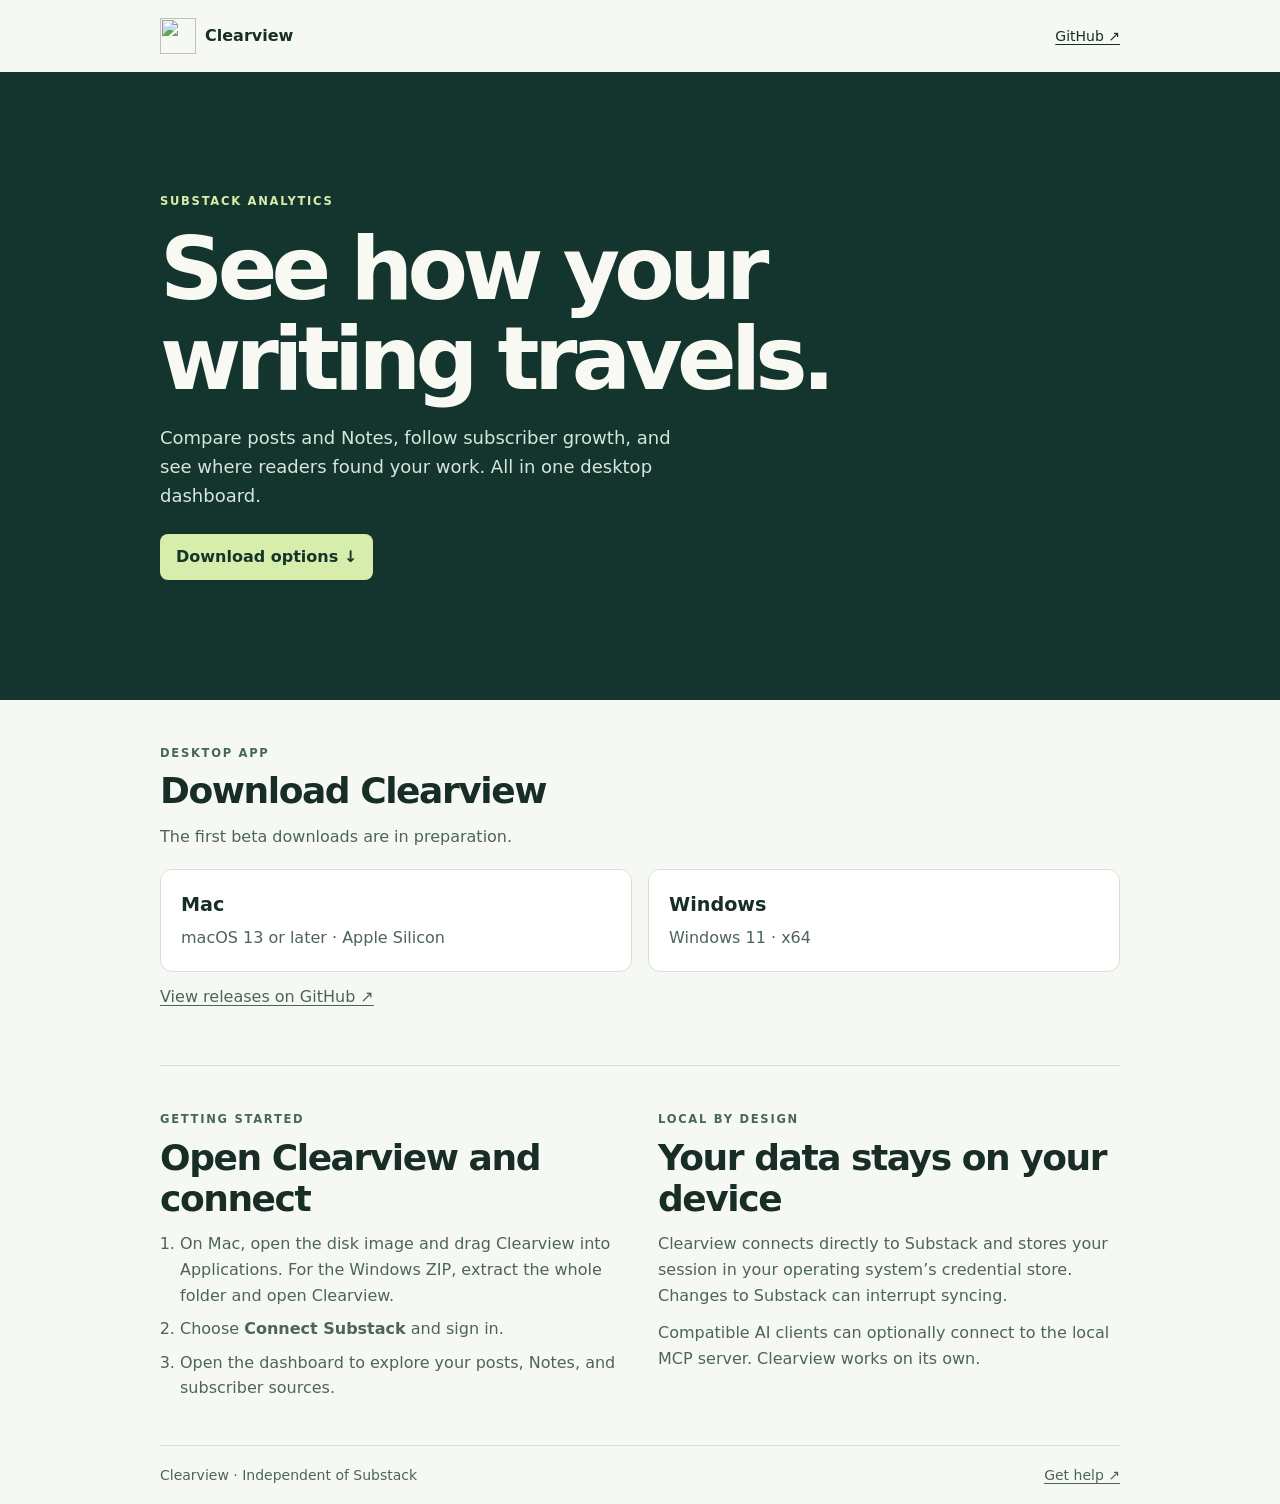
==== site/index.html @ 4233840b "Set up Clearview download page on GitHub Pages" ====
<!doctype html>
<html lang="en">
<head>
  <meta charset="utf-8">
  <meta name="viewport" content="width=device-width, initial-scale=1">
  <meta name="description" content="Clearview brings your Substack posts, Notes, and subscriber growth together in a desktop dashboard.">
  <meta name="theme-color" content="#14352d">
  <title>Clearview · Substack analytics for writers</title>
  <link rel="icon" href="./clearview.png" type="image/png">
  <link rel="stylesheet" href="./styles.css">
  <script src="./downloads.js" defer></script>
</head>
<body>
  <header class="wrap top">
    <a class="brand" href="./" aria-label="Clearview home"><img src="./clearview.png" width="36" height="36" alt="">Clearview</a>
    <a href="https://github.com/w1k5/substack-pull">GitHub ↗</a>
  </header>
  <main>
    <section class="hero">
      <div class="wrap">
        <p class="eyebrow">SUBSTACK ANALYTICS</p>
        <h1>See how your writing travels.</h1>
        <p>Compare posts and Notes, follow subscriber growth, and see where readers found your work. All in one desktop dashboard.</p>
        <a class="button" href="#downloads">Download options ↓</a>
      </div>
    </section>
    <section class="wrap section" id="downloads" aria-labelledby="download-title">
      <p class="eyebrow">DESKTOP APP</p>
      <h2 id="download-title">Download Clearview</h2>
      <p id="download-status">The first beta downloads are in preparation.</p>
      <div class="platforms">
        <article class="platform">
          <h3>Mac</h3>
          <p>macOS 13 or later · Apple Silicon</p>
          <a class="button" id="download-mac" hidden>Download for Mac</a>
        </article>
        <article class="platform">
          <h3>Windows</h3>
          <p>Windows 11 · x64</p>
          <a class="button" id="download-windows" hidden>Download for Windows</a>
        </article>
      </div>
      <p><a href="https://github.com/w1k5/substack-pull/releases">View releases on GitHub ↗</a></p>
    </section>
    <section class="wrap section setup" aria-labelledby="setup-title">
      <div>
        <p class="eyebrow">GETTING STARTED</p>
        <h2 id="setup-title">Open Clearview and connect</h2>
        <ol>
          <li>On Mac, open the disk image and drag Clearview into Applications. For the Windows ZIP, extract the whole folder and open Clearview.</li>
          <li>Choose <strong>Connect Substack</strong> and sign in.</li>
          <li>Open the dashboard to explore your posts, Notes, and subscriber sources.</li>
        </ol>
      </div>
      <div>
        <p class="eyebrow">LOCAL BY DESIGN</p>
        <h2>Your data stays on your device</h2>
        <p>Clearview connects directly to Substack and stores your session in your operating system’s credential store. Changes to Substack can interrupt syncing.</p>
        <p>Compatible AI clients can optionally connect to the local MCP server. Clearview works on its own.</p>
      </div>
    </section>
  </main>
  <footer class="wrap bottom">
    <span>Clearview · Independent of Substack</span>
    <a href="https://github.com/w1k5/substack-pull/issues">Get help ↗</a>
  </footer>
</body>
</html>
---- site/styles.css ----
:root {
  color-scheme: light;
  font: 16px/1.6 system-ui, sans-serif;
  color: #172d26;
  background: #f6f8f3;
  --green: #14352d;
  --muted: #4c645a;
  --line: #d6e2d8;
}

* { box-sizing: border-box; }
body { margin: 0; }
a { color: inherit; text-underline-offset: .2em; }
a:focus-visible { outline: 2px solid currentColor; outline-offset: 4px; }
[hidden] { display: none !important; }
.wrap { width: min(100% - 40px, 960px); margin-inline: auto; }
.top, .bottom { display: flex; align-items: center; justify-content: space-between; gap: 20px; padding-block: 18px; }
.top > a:last-child, .bottom { font-size: .875rem; }
.brand { display: inline-flex; align-items: center; gap: 9px; font-weight: 750; text-decoration: none; }
.hero { background: var(--green); color: #f7f9f2; padding-block: clamp(60px, 10vw, 120px); }
.hero h1 { max-width: 700px; font-size: clamp(2.65rem, 8vw, 5.5rem); line-height: 1.02; letter-spacing: -.065em; margin: 14px 0 20px; }
.hero p:not(.eyebrow) { max-width: 520px; color: #d5e6da; font-size: 1.125rem; margin-bottom: 24px; }
.eyebrow { margin: 0; color: #47675a; font-size: .72rem; font-weight: 800; letter-spacing: .15em; }
.hero .eyebrow { color: #d7edab; }
.button { display: inline-block; padding: 10px 16px; border-radius: 8px; background: var(--green); color: #fff; font-weight: 700; text-decoration: none; }
.hero .button { background: #d7edab; color: var(--green); }
.button:hover { text-decoration: underline; }
.section { padding-block: 44px; }
h2 { font-size: clamp(1.6rem, 4vw, 2.25rem); letter-spacing: -.04em; line-height: 1.15; margin: 8px 0 12px; }
h3 { margin: 0; font-size: 1.2rem; }
p { margin: 0 0 12px; }
.section p:not(.eyebrow), .section ol, .bottom { color: var(--muted); }
.platforms, .setup { display: grid; grid-template-columns: repeat(2, minmax(0, 1fr)); gap: 16px; }
.platforms { margin: 20px 0 12px; }
.platform { padding: 20px; background: #fff; border: 1px solid var(--line); border-radius: 12px; }
.platform p { margin: 4px 0 0; }
.platform .button { margin-top: 12px; }
.setup { border-block: 1px solid var(--line); gap: 36px; }
.setup ol { margin: 0; padding-left: 1.25rem; }
.setup li + li { margin-top: 8px; }
@media (max-width: 580px) {
  .platforms, .setup { grid-template-columns: 1fr; }
  .section { padding-block: 34px; }
}
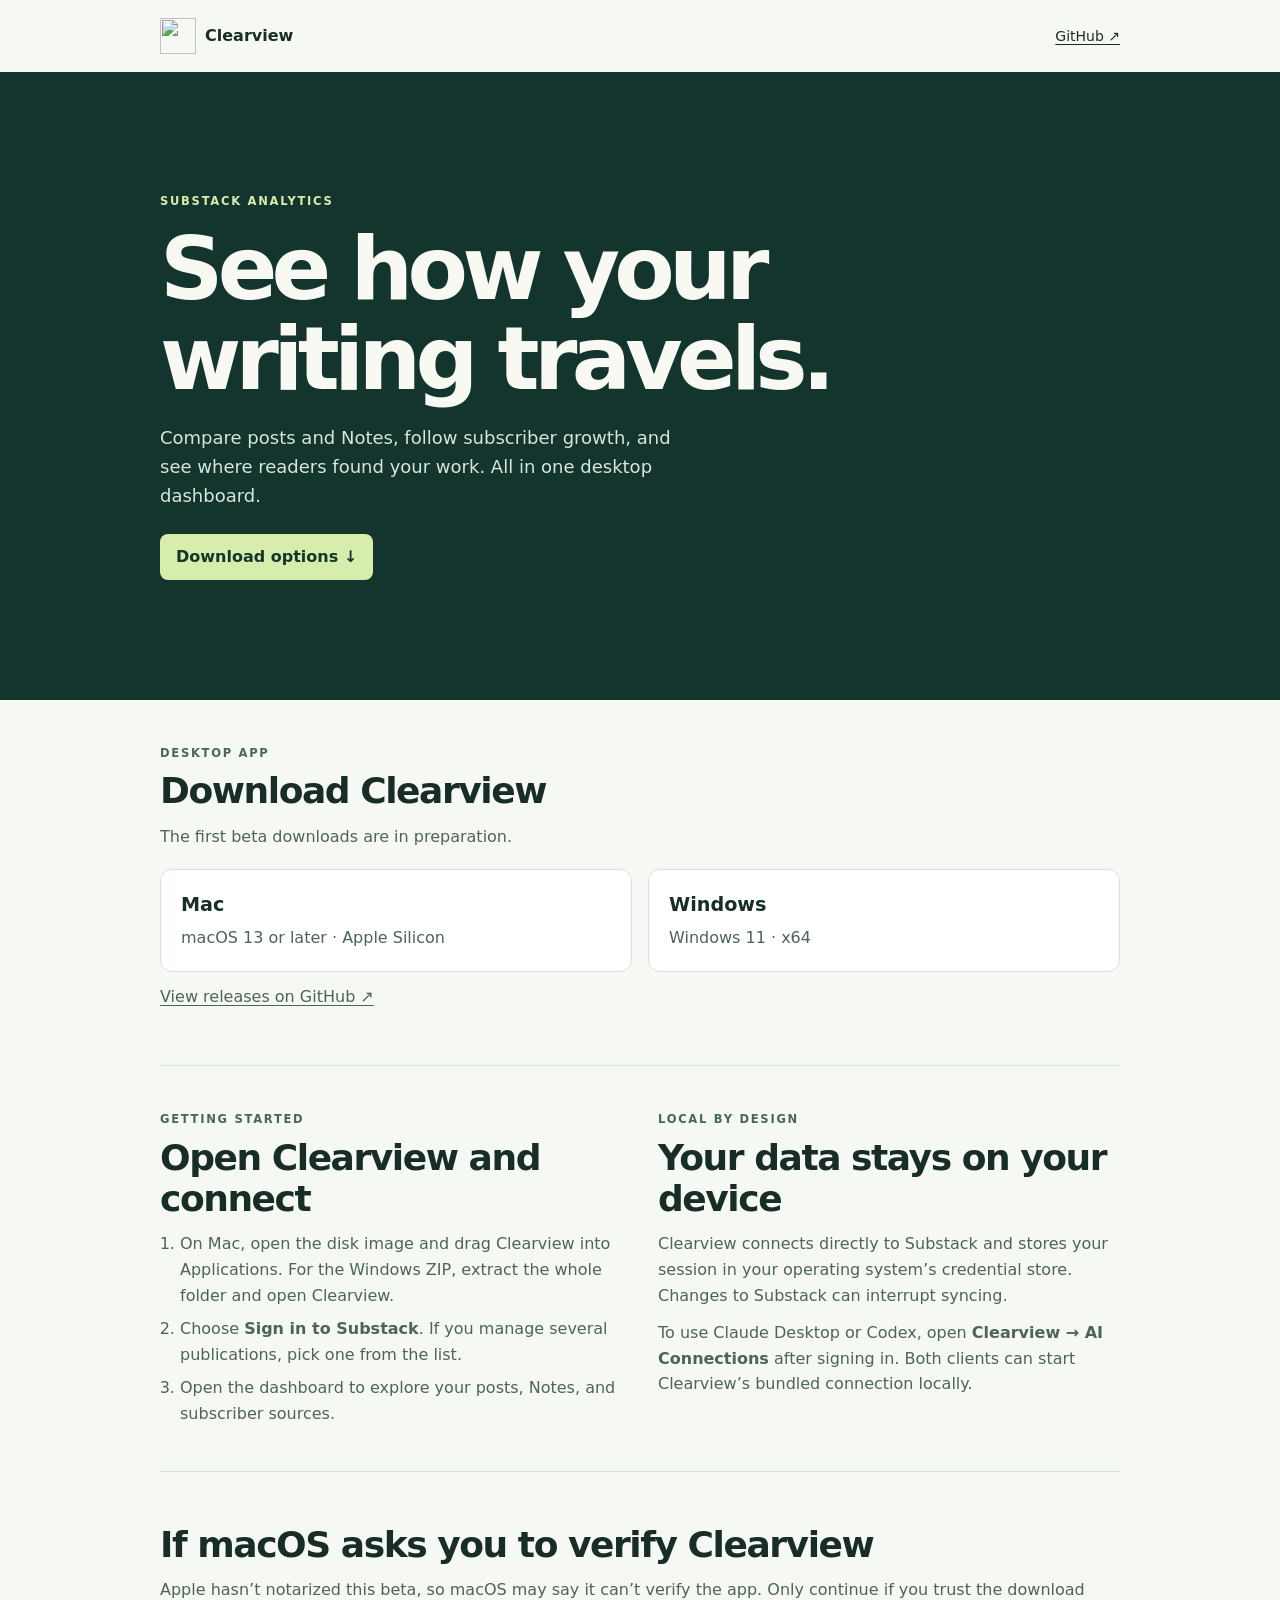
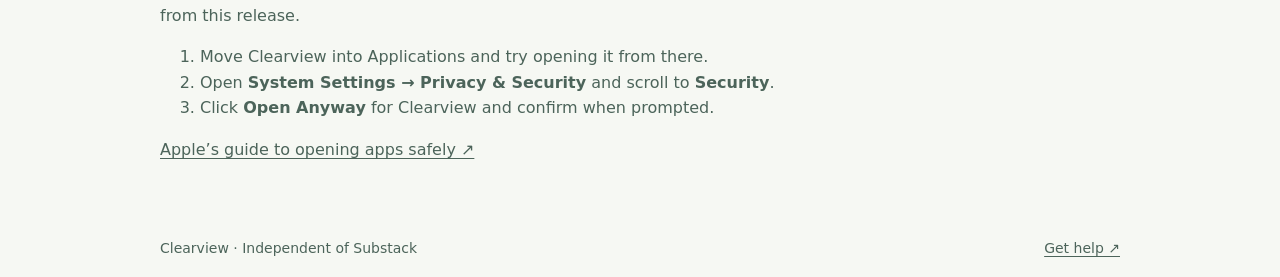
==== commit 96afdcd6: "Prepare Clearview beta.6 and document first launch" ====
--- a/site/index.html
+++ b/site/index.html
@@ -48,7 +48,7 @@
         <h2 id="setup-title">Open Clearview and connect</h2>
         <ol>
           <li>On Mac, open the disk image and drag Clearview into Applications. For the Windows ZIP, extract the whole folder and open Clearview.</li>
-          <li>Choose <strong>Connect Substack</strong> and sign in.</li>
+          <li>Choose <strong>Sign in to Substack</strong>. If you manage several publications, pick one from the list.</li>
           <li>Open the dashboard to explore your posts, Notes, and subscriber sources.</li>
         </ol>
       </div>
@@ -56,8 +56,18 @@
         <p class="eyebrow">LOCAL BY DESIGN</p>
         <h2>Your data stays on your device</h2>
         <p>Clearview connects directly to Substack and stores your session in your operating system’s credential store. Changes to Substack can interrupt syncing.</p>
-        <p>Compatible AI clients can optionally connect to the local MCP server. Clearview works on its own.</p>
+        <p>To use Claude Desktop or Codex, open <strong>Clearview → AI Connections</strong> after signing in. Both clients can start Clearview’s bundled connection locally.</p>
       </div>
+    </section>
+    <section class="wrap section" aria-labelledby="mac-warning-title">
+      <h2 id="mac-warning-title">If macOS asks you to verify Clearview</h2>
+      <p>Apple hasn’t notarized this beta, so macOS may say it can’t verify the app. Only continue if you trust the download from this release.</p>
+      <ol>
+        <li>Move Clearview into Applications and try opening it from there.</li>
+        <li>Open <strong>System Settings → Privacy &amp; Security</strong> and scroll to <strong>Security</strong>.</li>
+        <li>Click <strong>Open Anyway</strong> for Clearview and confirm when prompted.</li>
+      </ol>
+      <p><a href="https://support.apple.com/en-us/102445">Apple’s guide to opening apps safely ↗</a></p>
     </section>
   </main>
   <footer class="wrap bottom">
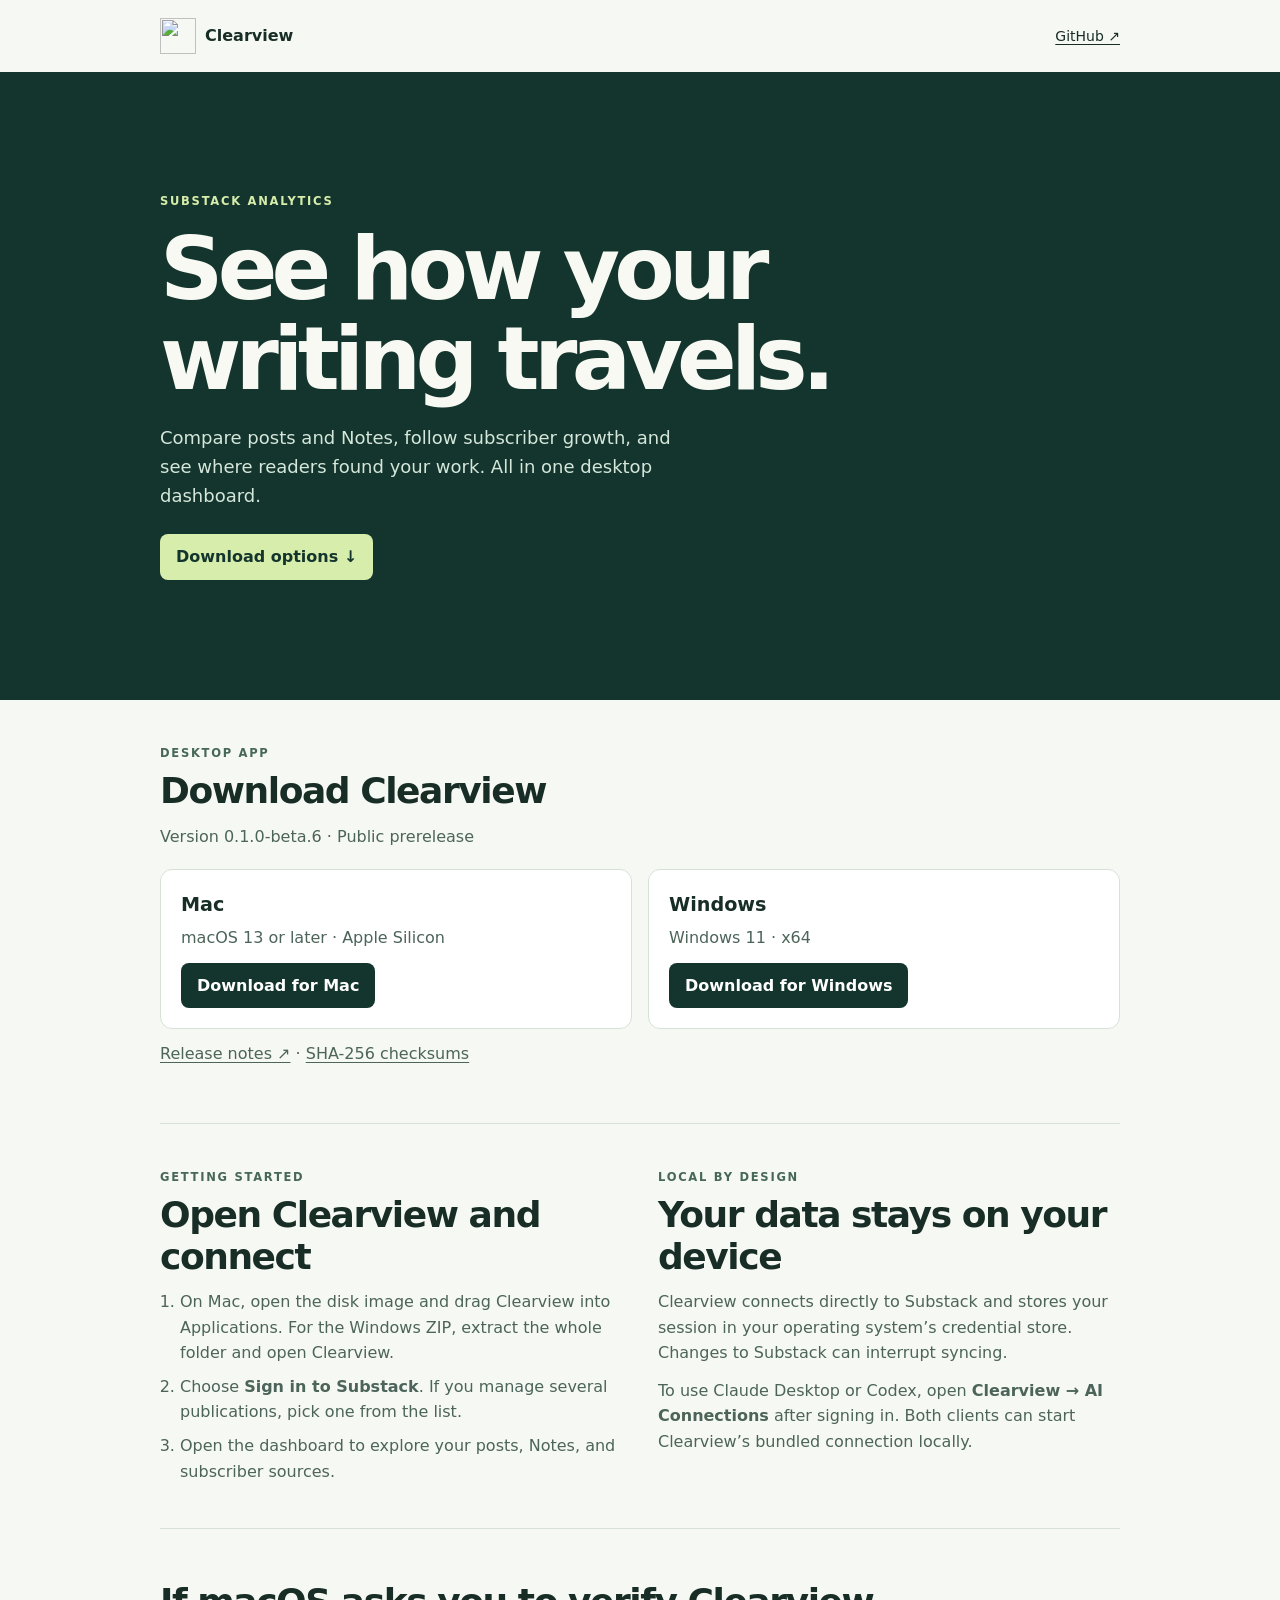
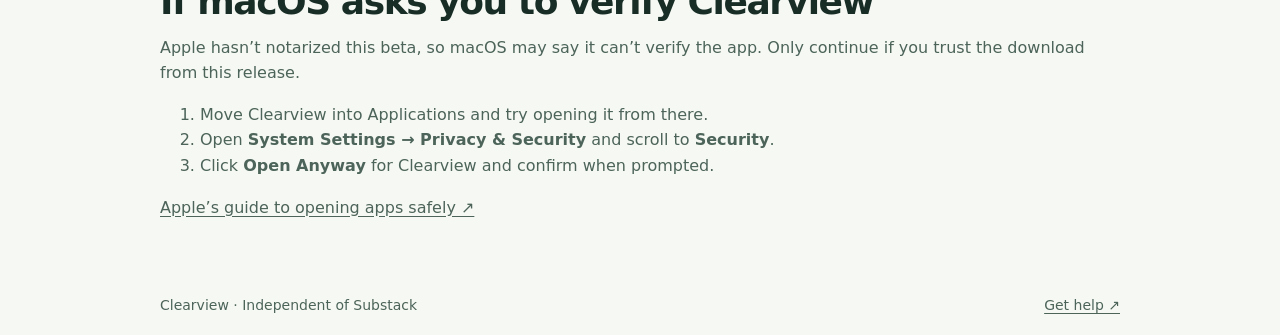
==== commit 6e07337a: "Link public beta.6 downloads from GitHub Pages" ====
--- a/site/index.html
+++ b/site/index.html
@@ -8,7 +8,6 @@
   <title>Clearview · Substack analytics for writers</title>
   <link rel="icon" href="./clearview.png" type="image/png">
   <link rel="stylesheet" href="./styles.css">
-  <script src="./downloads.js" defer></script>
 </head>
 <body>
   <header class="wrap top">
@@ -27,20 +26,20 @@
     <section class="wrap section" id="downloads" aria-labelledby="download-title">
       <p class="eyebrow">DESKTOP APP</p>
       <h2 id="download-title">Download Clearview</h2>
-      <p id="download-status">The first beta downloads are in preparation.</p>
+      <p>Version 0.1.0-beta.6 · Public prerelease</p>
       <div class="platforms">
         <article class="platform">
           <h3>Mac</h3>
           <p>macOS 13 or later · Apple Silicon</p>
-          <a class="button" id="download-mac" hidden>Download for Mac</a>
+          <a class="button" href="https://github.com/w1k5/substack-pull/releases/download/v0.1.0-beta.6/Clearview-0.1.0-beta.6-macos-arm64.dmg">Download for Mac</a>
         </article>
         <article class="platform">
           <h3>Windows</h3>
           <p>Windows 11 · x64</p>
-          <a class="button" id="download-windows" hidden>Download for Windows</a>
+          <a class="button" href="https://github.com/w1k5/substack-pull/releases/download/v0.1.0-beta.6/Clearview-0.1.0-beta.6-windows-x64.zip">Download for Windows</a>
         </article>
       </div>
-      <p><a href="https://github.com/w1k5/substack-pull/releases">View releases on GitHub ↗</a></p>
+      <p><a href="https://github.com/w1k5/substack-pull/releases/tag/v0.1.0-beta.6">Release notes ↗</a> · <a href="https://github.com/w1k5/substack-pull/releases/download/v0.1.0-beta.6/SHA256SUMS.txt">SHA-256 checksums</a></p>
     </section>
     <section class="wrap section setup" aria-labelledby="setup-title">
       <div>
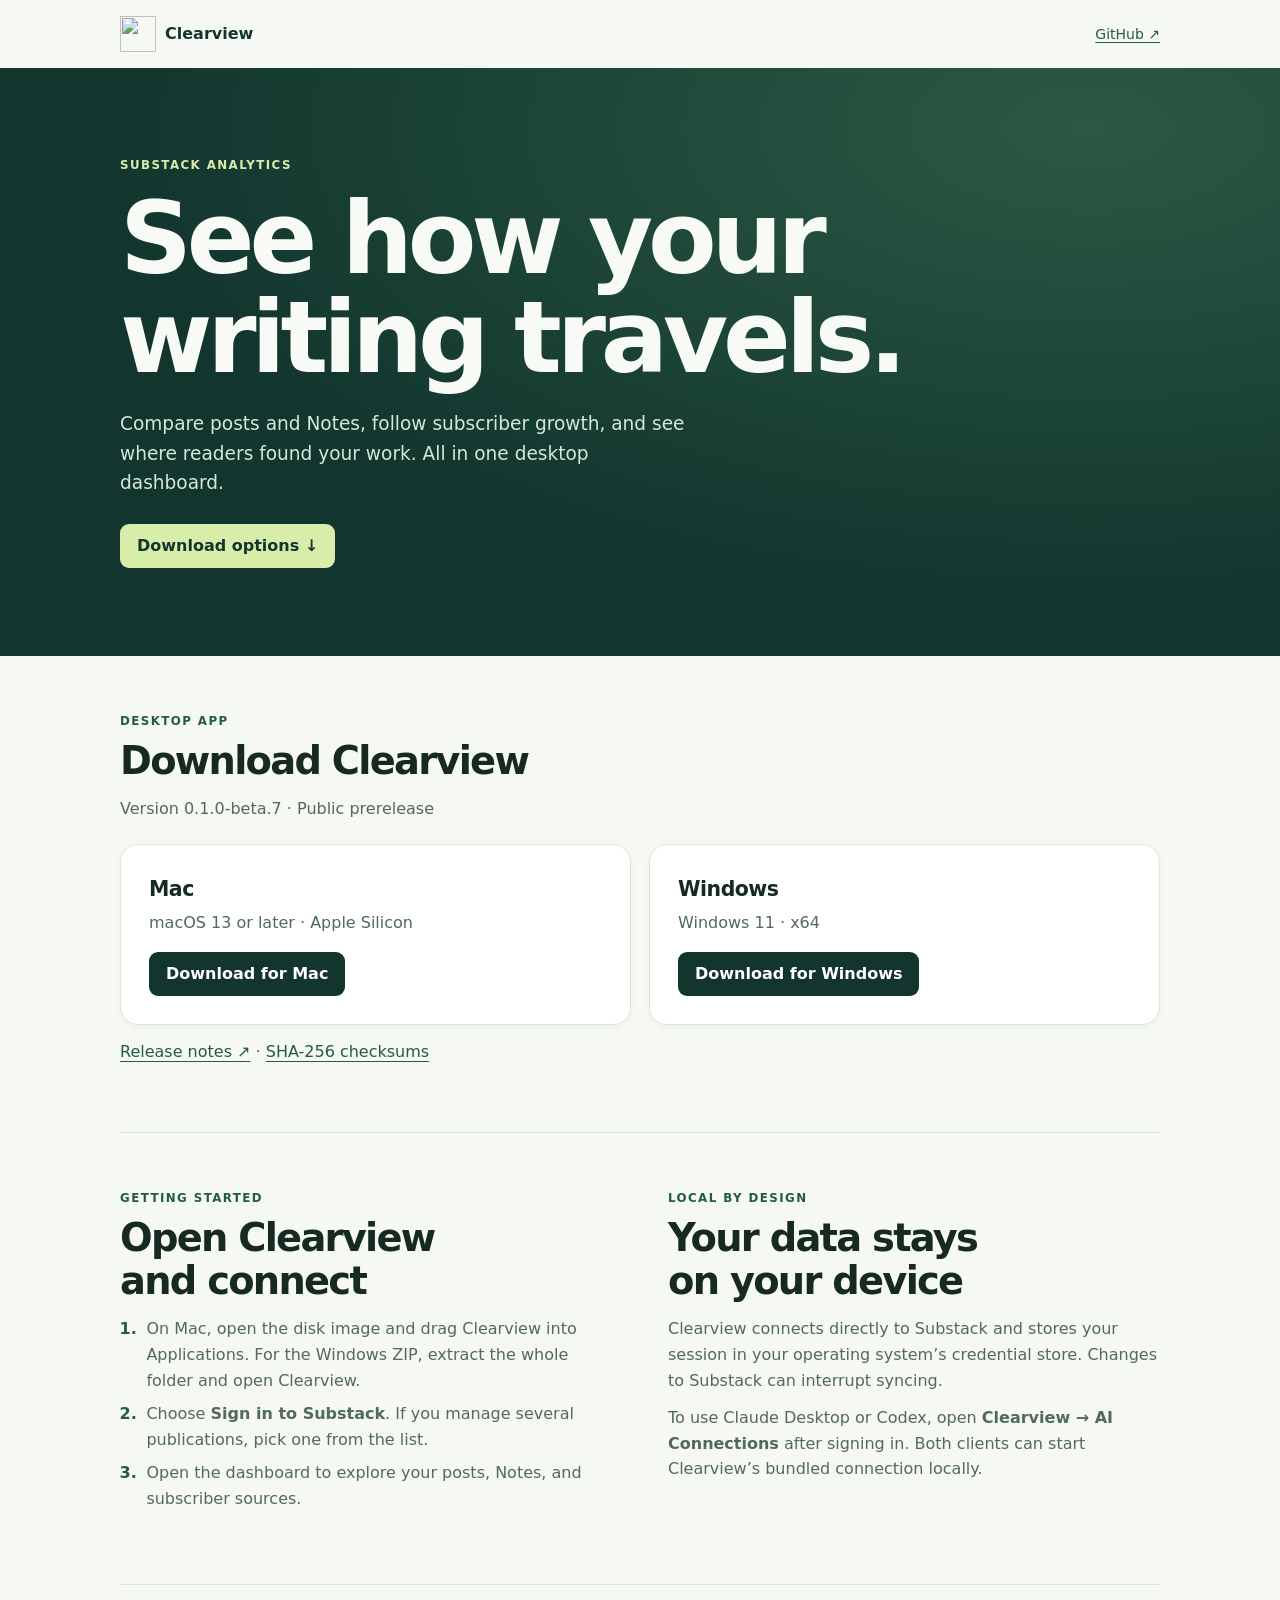
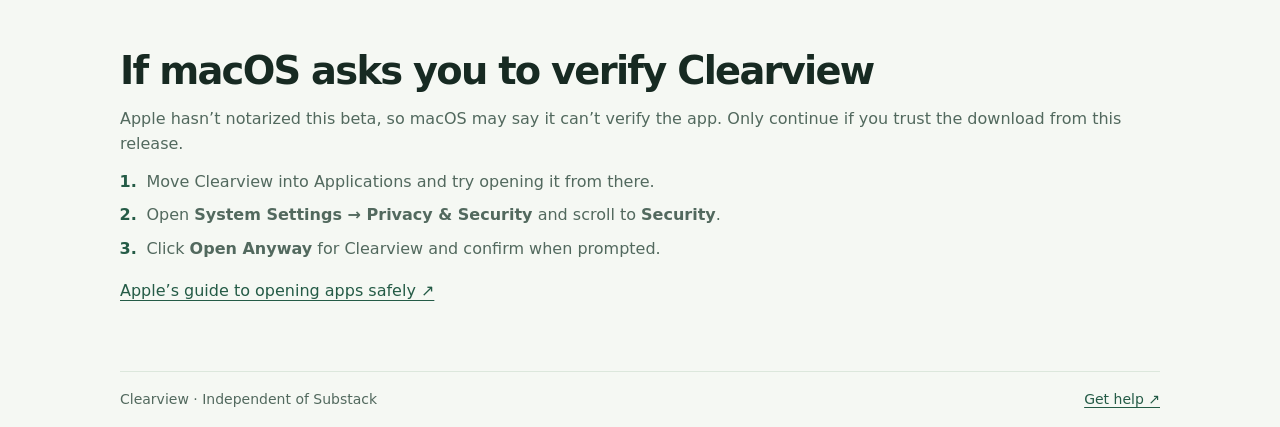
==== commit efcd869e: "Link beta.7 downloads from GitHub Pages" ====
--- a/site/index.html
+++ b/site/index.html
@@ -26,20 +26,20 @@
     <section class="wrap section" id="downloads" aria-labelledby="download-title">
       <p class="eyebrow">DESKTOP APP</p>
       <h2 id="download-title">Download Clearview</h2>
-      <p>Version 0.1.0-beta.6 · Public prerelease</p>
+      <p>Version 0.1.0-beta.7 · Public prerelease</p>
       <div class="platforms">
         <article class="platform">
           <h3>Mac</h3>
           <p>macOS 13 or later · Apple Silicon</p>
-          <a class="button" href="https://github.com/w1k5/substack-pull/releases/download/v0.1.0-beta.6/Clearview-0.1.0-beta.6-macos-arm64.dmg">Download for Mac</a>
+          <a class="button" href="https://github.com/w1k5/substack-pull/releases/download/v0.1.0-beta.7/Clearview-0.1.0-beta.7-macos-arm64.dmg">Download for Mac</a>
         </article>
         <article class="platform">
           <h3>Windows</h3>
           <p>Windows 11 · x64</p>
-          <a class="button" href="https://github.com/w1k5/substack-pull/releases/download/v0.1.0-beta.6/Clearview-0.1.0-beta.6-windows-x64.zip">Download for Windows</a>
+          <a class="button" href="https://github.com/w1k5/substack-pull/releases/download/v0.1.0-beta.7/Clearview-0.1.0-beta.7-windows-x64.zip">Download for Windows</a>
         </article>
       </div>
-      <p><a href="https://github.com/w1k5/substack-pull/releases/tag/v0.1.0-beta.6">Release notes ↗</a> · <a href="https://github.com/w1k5/substack-pull/releases/download/v0.1.0-beta.6/SHA256SUMS.txt">SHA-256 checksums</a></p>
+      <p><a href="https://github.com/w1k5/substack-pull/releases/tag/v0.1.0-beta.7">Release notes ↗</a> · <a href="https://github.com/w1k5/substack-pull/releases/download/v0.1.0-beta.7/SHA256SUMS.txt">SHA-256 checksums</a></p>
     </section>
     <section class="wrap section setup" aria-labelledby="setup-title">
       <div>
--- a/site/styles.css
+++ b/site/styles.css
@@ -1,44 +1,103 @@
 :root {
   color-scheme: light;
   font: 16px/1.6 system-ui, sans-serif;
-  color: #172d26;
-  background: #f6f8f3;
-  --green: #14352d;
-  --muted: #4c645a;
-  --line: #d6e2d8;
+  color: #172a22;
+  background: #f5f8f3;
+  --forest: #12352e;
+  --green: #245b46;
+  --lime: #d9edab;
+  --muted: #52695e;
+  --line: #dce7dc;
+  --surface: #fff;
+  --radius: 18px;
+  --ease-out: cubic-bezier(.2, .75, .25, 1);
 }
 
 * { box-sizing: border-box; }
+html { scroll-behavior: smooth; }
 body { margin: 0; }
-a { color: inherit; text-underline-offset: .2em; }
+a { color: var(--green); text-underline-offset: .24em; }
+a:hover { text-decoration-thickness: 2px; }
 a:focus-visible { outline: 2px solid currentColor; outline-offset: 4px; }
-[hidden] { display: none !important; }
-.wrap { width: min(100% - 40px, 960px); margin-inline: auto; }
-.top, .bottom { display: flex; align-items: center; justify-content: space-between; gap: 20px; padding-block: 18px; }
+.wrap { width: min(100% - 40px, 1040px); margin-inline: auto; }
+.top, .bottom {
+  display: flex;
+  align-items: center;
+  justify-content: space-between;
+  gap: 16px;
+  padding-block: 16px;
+}
 .top > a:last-child, .bottom { font-size: .875rem; }
-.brand { display: inline-flex; align-items: center; gap: 9px; font-weight: 750; text-decoration: none; }
-.hero { background: var(--green); color: #f7f9f2; padding-block: clamp(60px, 10vw, 120px); }
-.hero h1 { max-width: 700px; font-size: clamp(2.65rem, 8vw, 5.5rem); line-height: 1.02; letter-spacing: -.065em; margin: 14px 0 20px; }
-.hero p:not(.eyebrow) { max-width: 520px; color: #d5e6da; font-size: 1.125rem; margin-bottom: 24px; }
-.eyebrow { margin: 0; color: #47675a; font-size: .72rem; font-weight: 800; letter-spacing: .15em; }
-.hero .eyebrow { color: #d7edab; }
-.button { display: inline-block; padding: 10px 16px; border-radius: 8px; background: var(--green); color: #fff; font-weight: 700; text-decoration: none; }
-.hero .button { background: #d7edab; color: var(--green); }
-.button:hover { text-decoration: underline; }
-.section { padding-block: 44px; }
-h2 { font-size: clamp(1.6rem, 4vw, 2.25rem); letter-spacing: -.04em; line-height: 1.15; margin: 8px 0 12px; }
-h3 { margin: 0; font-size: 1.2rem; }
+.brand { display: inline-flex; align-items: center; gap: 9px; font-weight: 750; color: var(--forest); text-decoration: none; }
+.hero {
+  background: var(--forest);
+  background: radial-gradient(ellipse at 85% 10%, #2b5944, transparent 65%), var(--forest);
+  color: #f7faf5;
+  padding-block: clamp(52px, 7vw, 88px);
+}
+.hero h1 {
+  max-width: 12ch;
+  font-size: clamp(2.65rem, 8vw, 6.25rem);
+  line-height: .99;
+  letter-spacing: -.052em;
+  margin: 14px 0 22px;
+  text-wrap: balance;
+}
+.hero p:not(.eyebrow) { max-width: 48ch; color: #d5e6da; font-size: clamp(1rem, 2vw, 1.16rem); margin-bottom: 26px; }
+.eyebrow { margin: 0; color: var(--green); font-size: .74rem; font-weight: 750; letter-spacing: .12em; }
+.hero .eyebrow { color: var(--lime); }
+.button {
+  display: inline-flex;
+  align-items: center;
+  justify-content: center;
+  min-height: 44px;
+  padding: 9px 17px;
+  border-radius: 9px;
+  background: var(--forest);
+  color: #fff;
+  font-weight: 650;
+  text-decoration: none;
+  transition: background-color 160ms var(--ease-out), box-shadow 160ms var(--ease-out), transform 160ms var(--ease-out);
+}
+.hero .button { background: var(--lime); color: var(--forest); }
+.hero .button:focus-visible { outline-color: var(--lime); }
+@media (hover: hover) {
+  .button:hover { background: var(--green); box-shadow: 0 5px 14px rgb(18 53 46 / .16); transform: translateY(-2px); }
+  .hero .button:hover { background: #e8f5ce; }
+  .platform:has(.button:hover) { border-color: #a9c7af; box-shadow: 0 7px 20px rgb(18 53 46 / .08); }
+}
+.button:active { transform: translateY(1px); }
+.section { padding-block: clamp(34px, 5vw, 56px); }
+h2 { font-size: clamp(1.65rem, 4vw, 2.4rem); letter-spacing: -.045em; line-height: 1.12; margin: 8px 0 14px; text-wrap: balance; }
+h3 { margin: 0; font-size: 1.28rem; letter-spacing: -.025em; }
 p { margin: 0 0 12px; }
 .section p:not(.eyebrow), .section ol, .bottom { color: var(--muted); }
-.platforms, .setup { display: grid; grid-template-columns: repeat(2, minmax(0, 1fr)); gap: 16px; }
-.platforms { margin: 20px 0 12px; }
-.platform { padding: 20px; background: #fff; border: 1px solid var(--line); border-radius: 12px; }
-.platform p { margin: 4px 0 0; }
-.platform .button { margin-top: 12px; }
-.setup { border-block: 1px solid var(--line); gap: 36px; }
-.setup ol { margin: 0; padding-left: 1.25rem; }
-.setup li + li { margin-top: 8px; }
+.platforms, .setup { display: grid; grid-template-columns: repeat(2, minmax(0, 1fr)); gap: 18px; }
+.platforms { margin: 22px 0 14px; }
+.platform {
+  display: grid;
+  justify-items: start;
+  align-content: start;
+  padding: clamp(18px, 3vw, 28px);
+  background: var(--surface);
+  border: 1px solid var(--line);
+  border-radius: var(--radius);
+  box-shadow: 0 2px 6px rgb(18 53 46 / .045);
+  transition: border-color 160ms var(--ease-out), box-shadow 160ms var(--ease-out);
+}
+.platform p { margin: 5px 0 0; }
+.platform .button { margin-top: 16px; }
+.setup { border-block: 1px solid var(--line); gap: clamp(24px, 5vw, 56px); }
+.section ol { margin: 0 0 16px; padding-left: 1.4rem; }
+.section li { padding-inline-start: 4px; }
+.section li + li { margin-top: 8px; }
+.section li::marker { color: var(--green); font-weight: 700; }
+.bottom { border-top: 1px solid var(--line); flex-wrap: wrap; }
 @media (max-width: 580px) {
   .platforms, .setup { grid-template-columns: 1fr; }
-  .section { padding-block: 34px; }
 }
+@media (prefers-reduced-motion: reduce) {
+  html { scroll-behavior: auto; }
+  .button, .platform { transition: none; }
+  .button:is(:hover, :active) { transform: none; }
+}
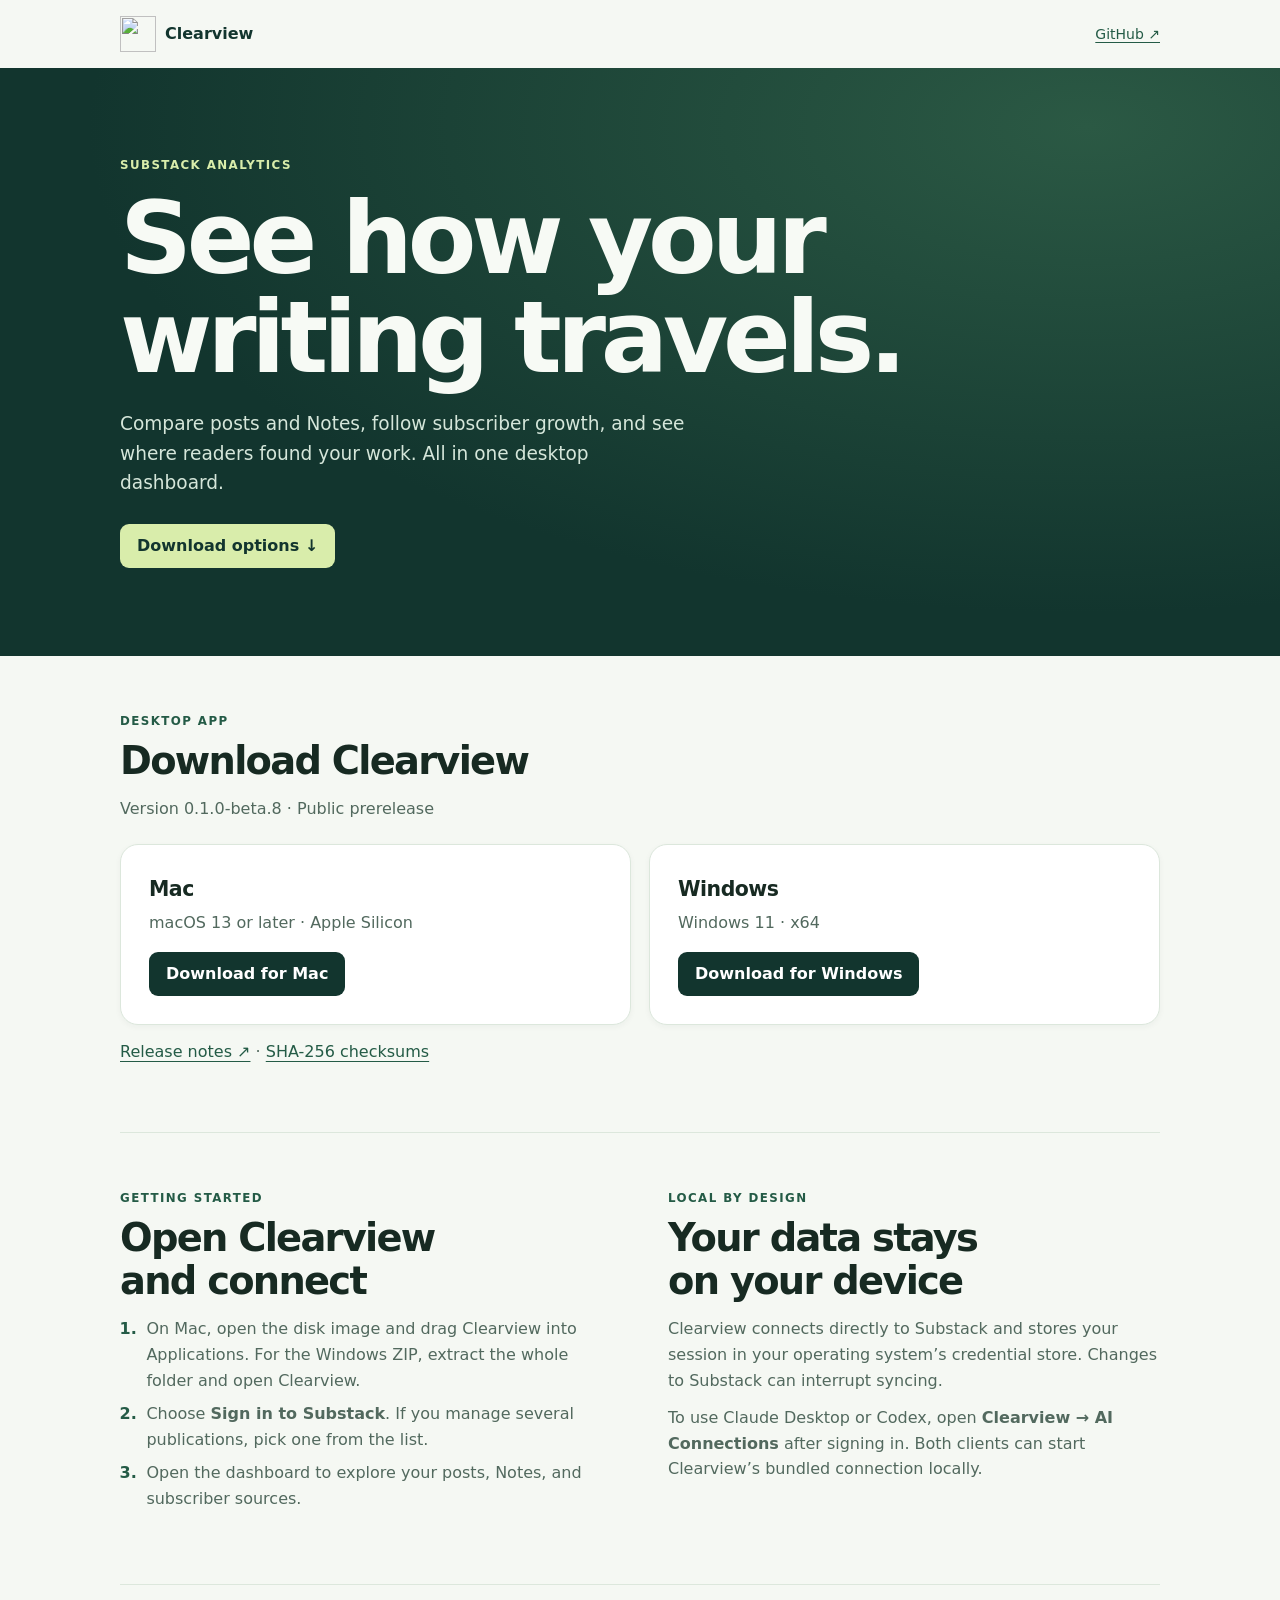
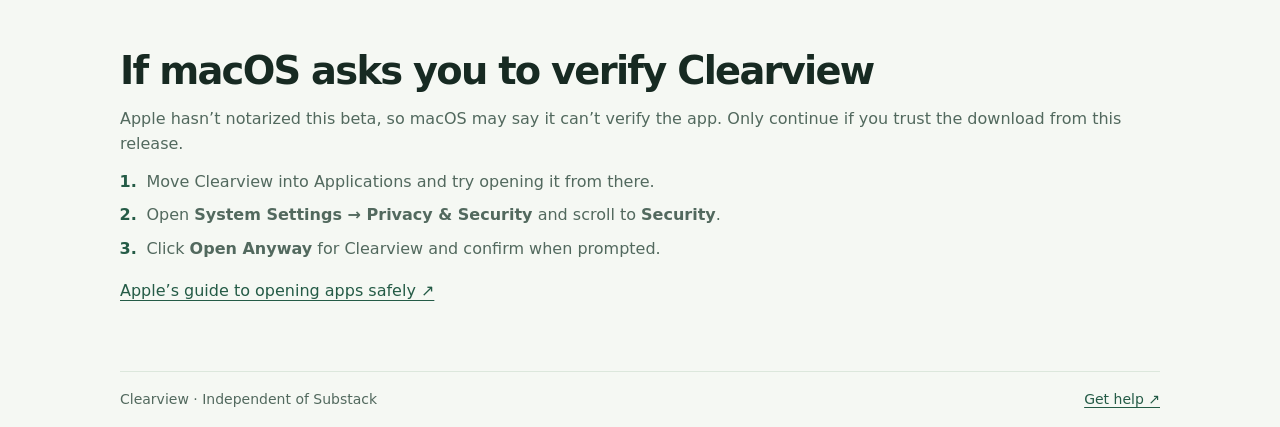
==== commit 604e7697: "Link beta.8 window fix release from GitHub Pages" ====
--- a/site/index.html
+++ b/site/index.html
@@ -26,20 +26,20 @@
     <section class="wrap section" id="downloads" aria-labelledby="download-title">
       <p class="eyebrow">DESKTOP APP</p>
       <h2 id="download-title">Download Clearview</h2>
-      <p>Version 0.1.0-beta.7 · Public prerelease</p>
+      <p>Version 0.1.0-beta.8 · Public prerelease</p>
       <div class="platforms">
         <article class="platform">
           <h3>Mac</h3>
           <p>macOS 13 or later · Apple Silicon</p>
-          <a class="button" href="https://github.com/w1k5/substack-pull/releases/download/v0.1.0-beta.7/Clearview-0.1.0-beta.7-macos-arm64.dmg">Download for Mac</a>
+          <a class="button" href="https://github.com/w1k5/substack-pull/releases/download/v0.1.0-beta.8/Clearview-0.1.0-beta.8-macos-arm64.dmg">Download for Mac</a>
         </article>
         <article class="platform">
           <h3>Windows</h3>
           <p>Windows 11 · x64</p>
-          <a class="button" href="https://github.com/w1k5/substack-pull/releases/download/v0.1.0-beta.7/Clearview-0.1.0-beta.7-windows-x64.zip">Download for Windows</a>
+          <a class="button" href="https://github.com/w1k5/substack-pull/releases/download/v0.1.0-beta.8/Clearview-0.1.0-beta.8-windows-x64.zip">Download for Windows</a>
         </article>
       </div>
-      <p><a href="https://github.com/w1k5/substack-pull/releases/tag/v0.1.0-beta.7">Release notes ↗</a> · <a href="https://github.com/w1k5/substack-pull/releases/download/v0.1.0-beta.7/SHA256SUMS.txt">SHA-256 checksums</a></p>
+      <p><a href="https://github.com/w1k5/substack-pull/releases/tag/v0.1.0-beta.8">Release notes ↗</a> · <a href="https://github.com/w1k5/substack-pull/releases/download/v0.1.0-beta.8/SHA256SUMS.txt">SHA-256 checksums</a></p>
     </section>
     <section class="wrap section setup" aria-labelledby="setup-title">
       <div>
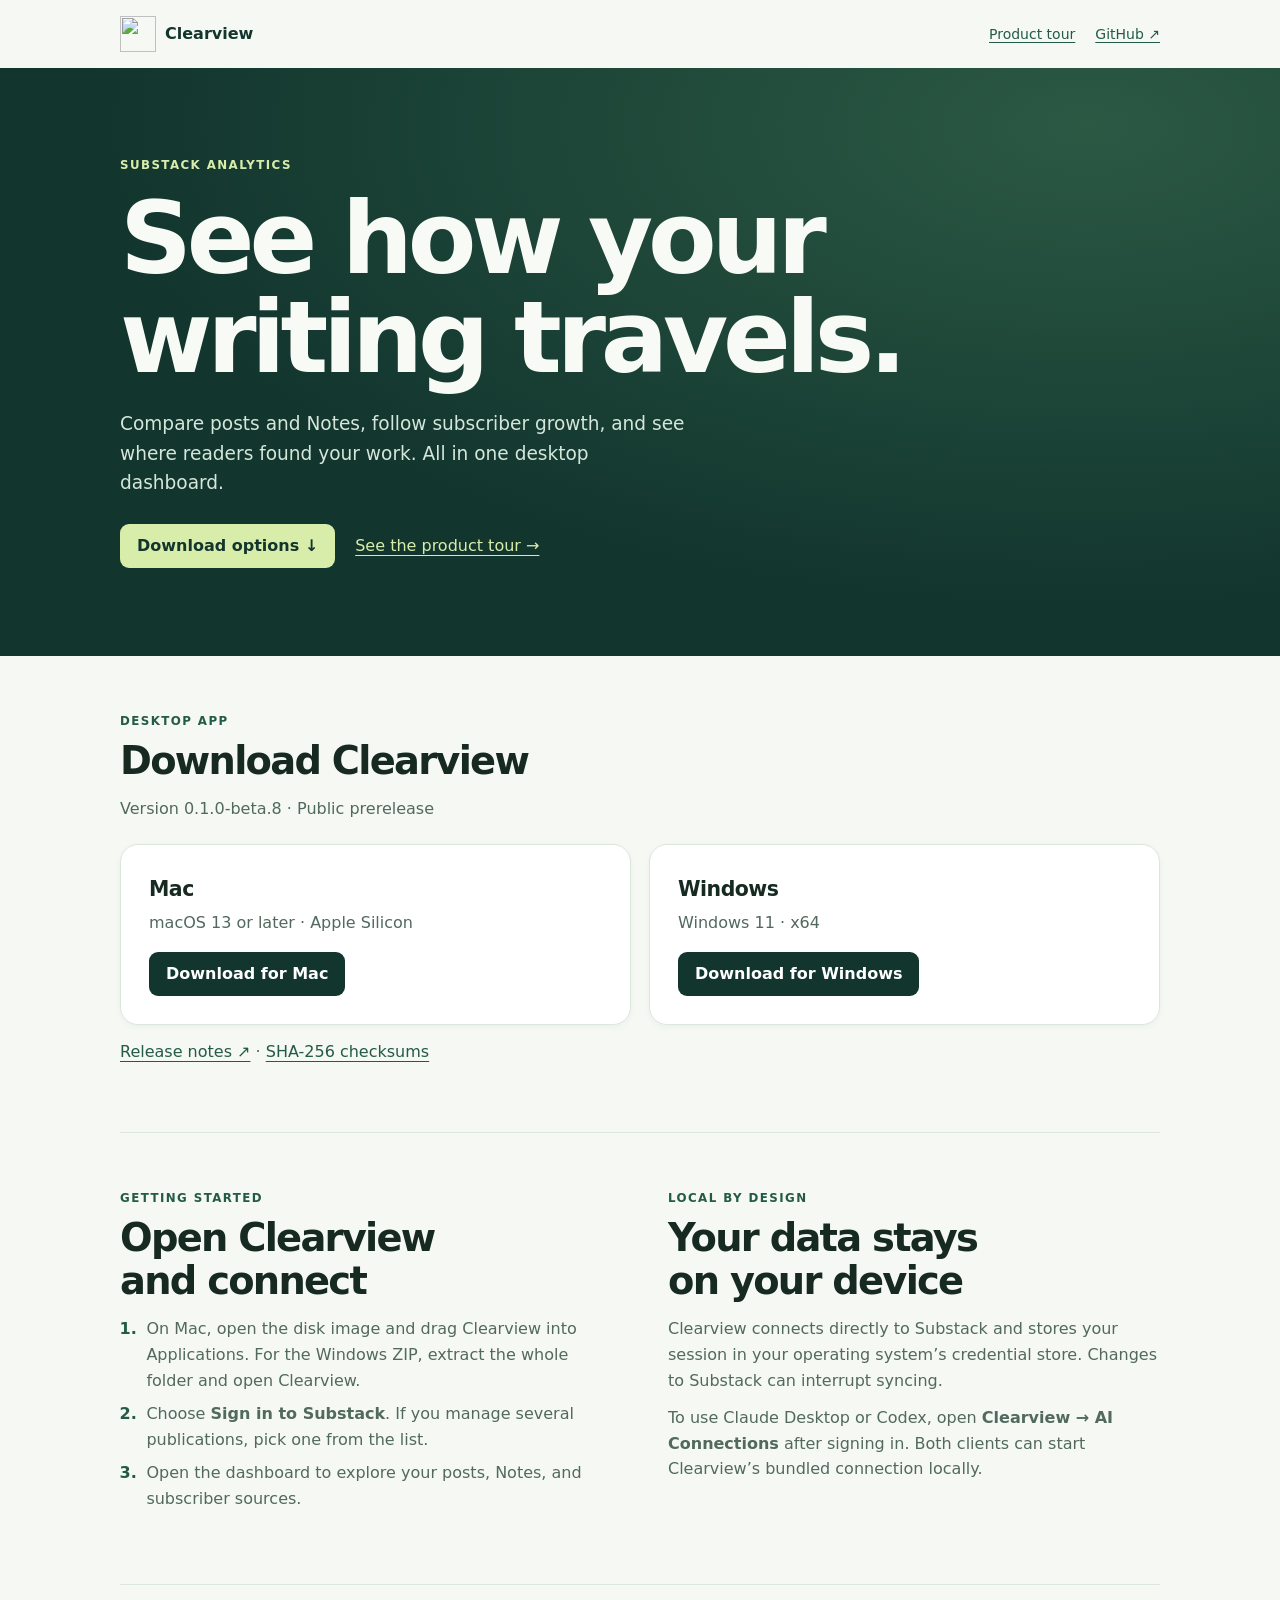
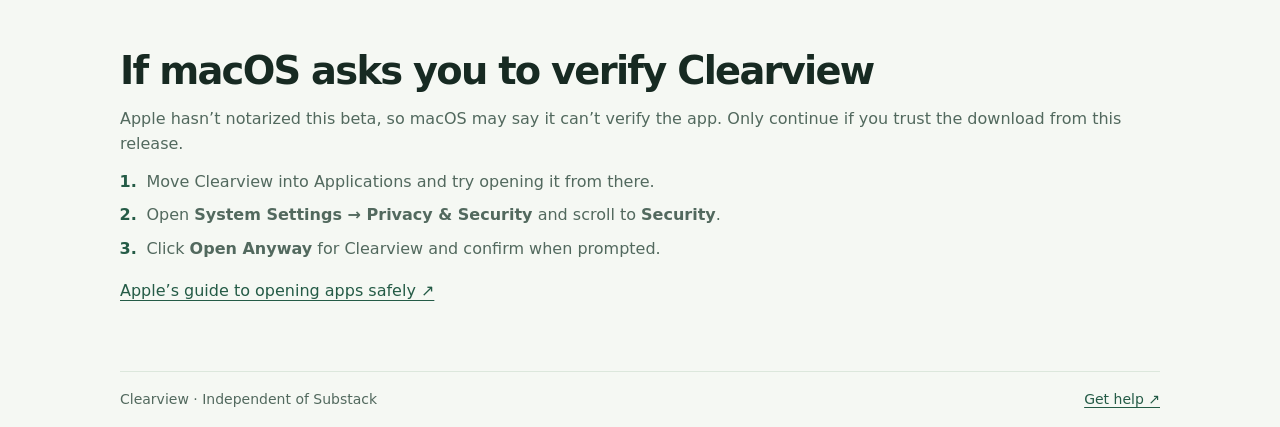
==== commit 8fff133b: "Publish the Clearview product tour with fictional screenshots" ====
--- a/site/index.html
+++ b/site/index.html
@@ -12,7 +12,10 @@
 <body>
   <header class="wrap top">
     <a class="brand" href="./" aria-label="Clearview home"><img src="./clearview.png" width="36" height="36" alt="">Clearview</a>
-    <a href="https://github.com/w1k5/substack-pull">GitHub ↗</a>
+    <nav class="site-nav" aria-label="Main navigation">
+      <a href="./tour.html">Product tour</a>
+      <a href="https://github.com/w1k5/substack-pull">GitHub ↗</a>
+    </nav>
   </header>
   <main>
     <section class="hero">
@@ -20,7 +23,10 @@
         <p class="eyebrow">SUBSTACK ANALYTICS</p>
         <h1>See how your writing travels.</h1>
         <p>Compare posts and Notes, follow subscriber growth, and see where readers found your work. All in one desktop dashboard.</p>
-        <a class="button" href="#downloads">Download options ↓</a>
+        <div class="hero-actions">
+          <a class="button" href="#downloads">Download options ↓</a>
+          <a class="hero-link" href="./tour.html">See the product tour →</a>
+        </div>
       </div>
     </section>
     <section class="wrap section" id="downloads" aria-labelledby="download-title">
--- a/site/styles.css
+++ b/site/styles.css
@@ -101,3 +101,30 @@
   .button, .platform { transition: none; }
   .button:is(:hover, :active) { transform: none; }
 }
+
+.site-nav, .hero-actions, .tour-nav { display: flex; align-items: center; flex-wrap: wrap; gap: 12px 20px; }
+.site-nav { font-size: .875rem; justify-content: end; }
+.site-nav [aria-current="page"] { font-weight: 750; }
+.hero-link, .tour-nav a { color: var(--lime); }
+.tour-hero h1 { max-width: 17ch; }
+.tour-nav { gap: 8px; }
+.tour-nav a {
+  padding: 6px 13px;
+  border: 1px solid rgb(217 237 171 / .35);
+  border-radius: 99px;
+  text-decoration: none;
+}
+.tour-nav a:hover { background: rgb(217 237 171 / .12); }
+.tour-section { border-bottom: 1px solid var(--line); }
+.tour-section > p:not(.eyebrow) { max-width: 60ch; }
+.tour-shot {
+  display: block;
+  margin-top: 24px;
+  border: 1px solid var(--line);
+  border-radius: var(--radius);
+  box-shadow: 0 8px 26px rgb(18 53 46 / .10);
+}
+.tour-shot img { display: block; width: 100%; height: auto; border-radius: inherit; }
+.tour-shot:hover { border-color: var(--green); }
+.tour-subheading { margin-top: 32px; }
+.tour-end { text-align: center; }
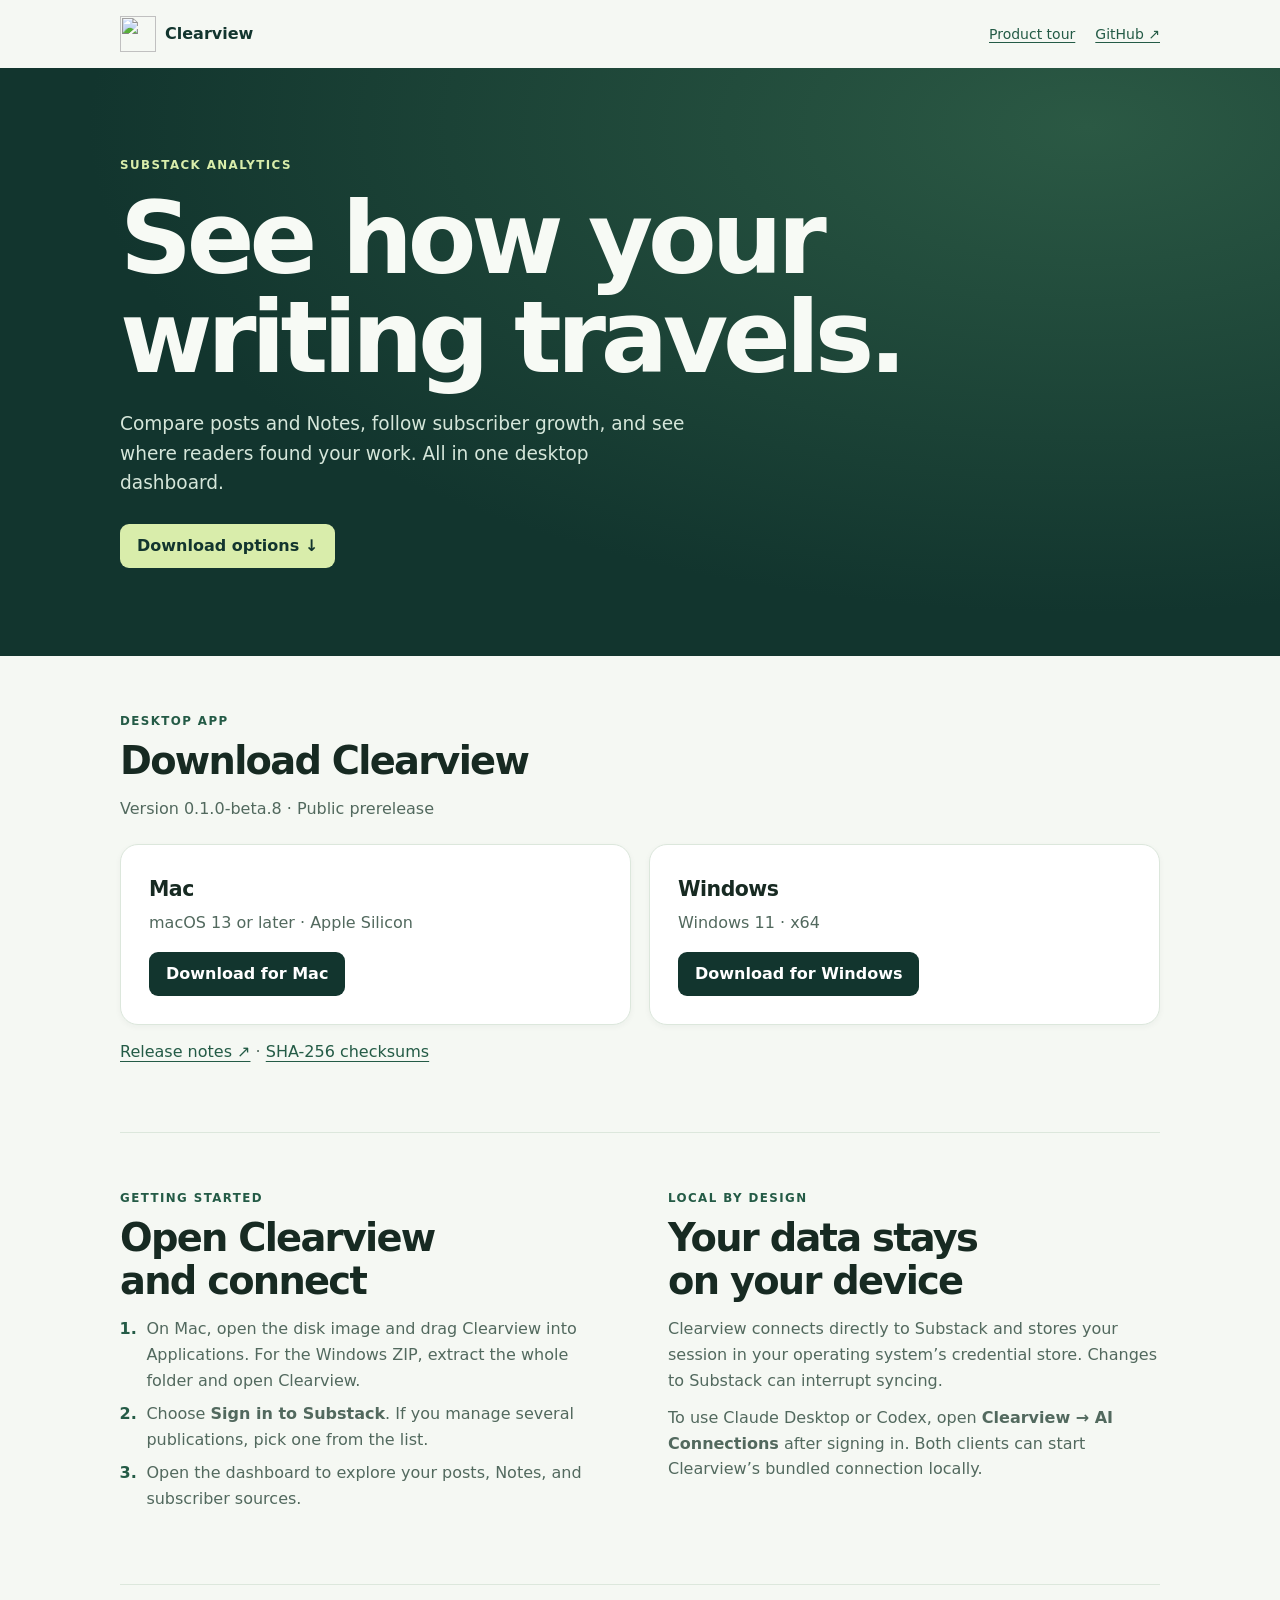
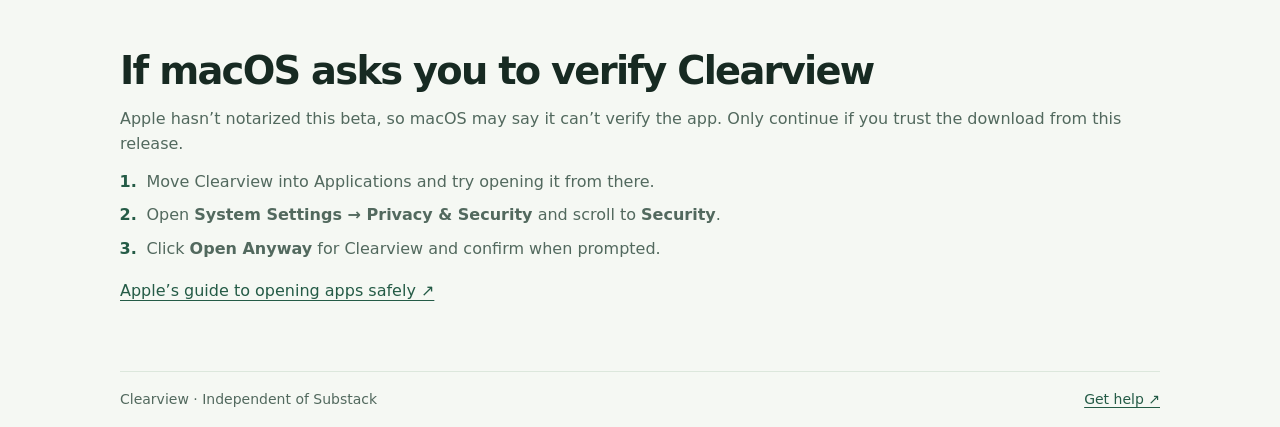
==== commit 7f26c0ab: "Keep downloads prominent and shorten the product tour" ====
--- a/site/index.html
+++ b/site/index.html
@@ -23,10 +23,7 @@
         <p class="eyebrow">SUBSTACK ANALYTICS</p>
         <h1>See how your writing travels.</h1>
         <p>Compare posts and Notes, follow subscriber growth, and see where readers found your work. All in one desktop dashboard.</p>
-        <div class="hero-actions">
-          <a class="button" href="#downloads">Download options ↓</a>
-          <a class="hero-link" href="./tour.html">See the product tour →</a>
-        </div>
+        <a class="button" href="#downloads">Download options ↓</a>
       </div>
     </section>
     <section class="wrap section" id="downloads" aria-labelledby="download-title">
--- a/site/styles.css
+++ b/site/styles.css
@@ -102,29 +102,49 @@
   .button:is(:hover, :active) { transform: none; }
 }
 
-.site-nav, .hero-actions, .tour-nav { display: flex; align-items: center; flex-wrap: wrap; gap: 12px 20px; }
-.site-nav { font-size: .875rem; justify-content: end; }
+.site-nav { display: flex; flex-wrap: wrap; justify-content: end; gap: 8px 20px; font-size: .875rem; }
 .site-nav [aria-current="page"] { font-weight: 750; }
-.hero-link, .tour-nav a { color: var(--lime); }
-.tour-hero h1 { max-width: 17ch; }
-.tour-nav { gap: 8px; }
-.tour-nav a {
-  padding: 6px 13px;
-  border: 1px solid rgb(217 237 171 / .35);
-  border-radius: 99px;
-  text-decoration: none;
+.tour { padding-block: clamp(20px, 4vw, 44px); }
+.tour h1 { margin: 0; font-size: clamp(2rem, 5vw, 3rem); line-height: 1.1; letter-spacing: -.04em; }
+.tour-intro { margin-top: 8px; color: var(--muted); }
+.tour-controls, .tour-picker, .tour-arrows { display: flex; flex-wrap: wrap; align-items: center; gap: 6px; }
+.tour-controls { justify-content: space-between; margin-block: 16px 10px; gap: 10px; }
+.tour-controls[hidden], .tour-slide[hidden] { display: none; }
+.tour-controls button {
+  min-height: 40px;
+  padding: 6px 12px;
+  border: 1px solid var(--line);
+  border-radius: 9px;
+  background: var(--surface);
+  color: var(--forest);
+  font: inherit;
+  font-size: .875rem;
+  cursor: pointer;
 }
-.tour-nav a:hover { background: rgb(217 237 171 / .12); }
-.tour-section { border-bottom: 1px solid var(--line); }
-.tour-section > p:not(.eyebrow) { max-width: 60ch; }
+.tour-controls button:hover { border-color: var(--green); }
+.tour-controls button:focus-visible { outline: 2px solid var(--green); outline-offset: 2px; }
+.tour-picker button[aria-pressed="true"] { background: var(--forest); border-color: var(--forest); color: #fff; }
+.tour-arrows { flex-wrap: nowrap; }
+#tour-position { min-width: 3.2em; text-align: center; color: var(--muted); font-size: .875rem; }
+.tour-slide { margin: 0 0 16px; }
 .tour-shot {
-  display: block;
-  margin-top: 24px;
+  display: grid;
+  grid-template: minmax(0, 1fr) / minmax(0, 1fr);
+  place-items: center;
+  height: clamp(290px, 62vh, 700px);
+  height: clamp(290px, 62svh, 700px);
+  padding: clamp(8px, 2vw, 18px);
   border: 1px solid var(--line);
   border-radius: var(--radius);
-  box-shadow: 0 8px 26px rgb(18 53 46 / .10);
+  background: #eaf1e8;
+  cursor: zoom-in;
 }
-.tour-shot img { display: block; width: 100%; height: auto; border-radius: inherit; }
-.tour-shot:hover { border-color: var(--green); }
-.tour-subheading { margin-top: 32px; }
-.tour-end { text-align: center; }
+.tour-shot img {
+  display: block;
+  width: 100%;
+  height: 100%;
+  min-height: 0;
+  object-fit: contain;
+}
+.tour-slide figcaption { margin-top: 10px; color: var(--muted); }
+.tour-slide figcaption strong { color: var(--forest); }
